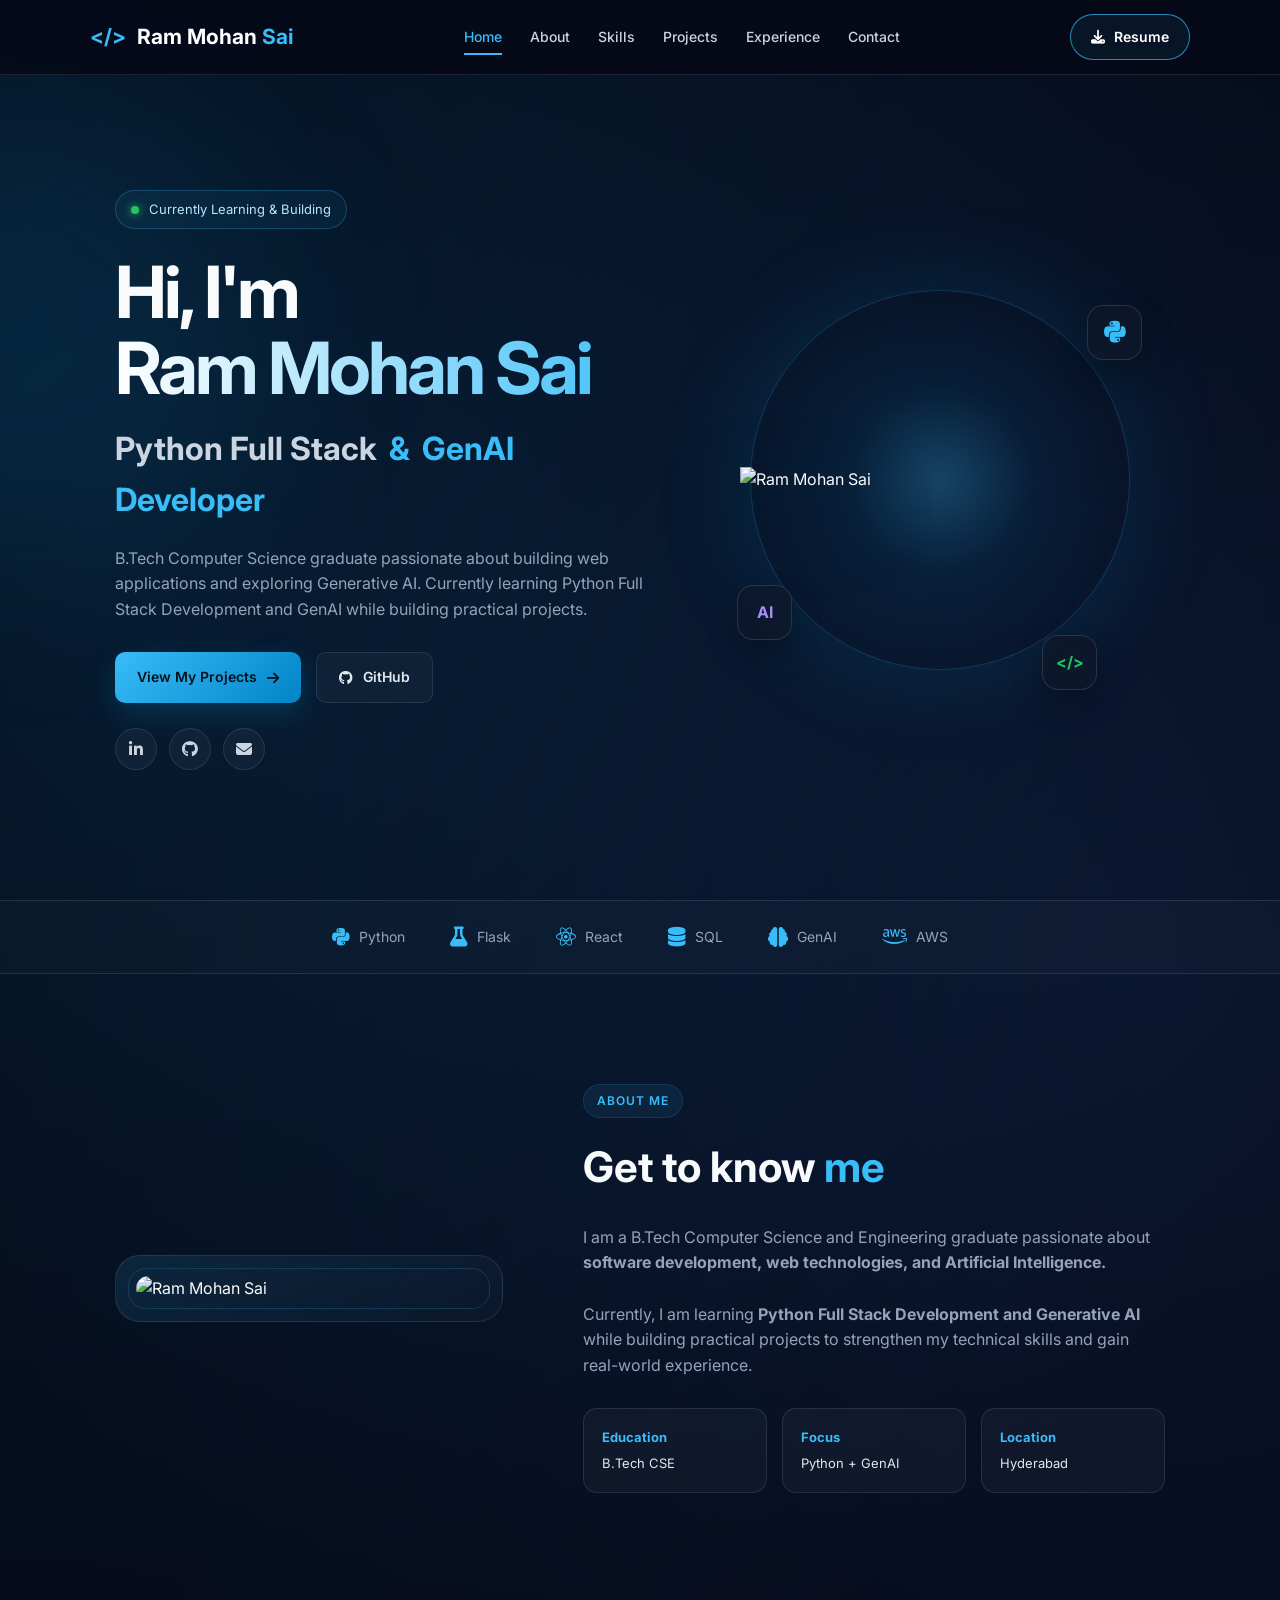
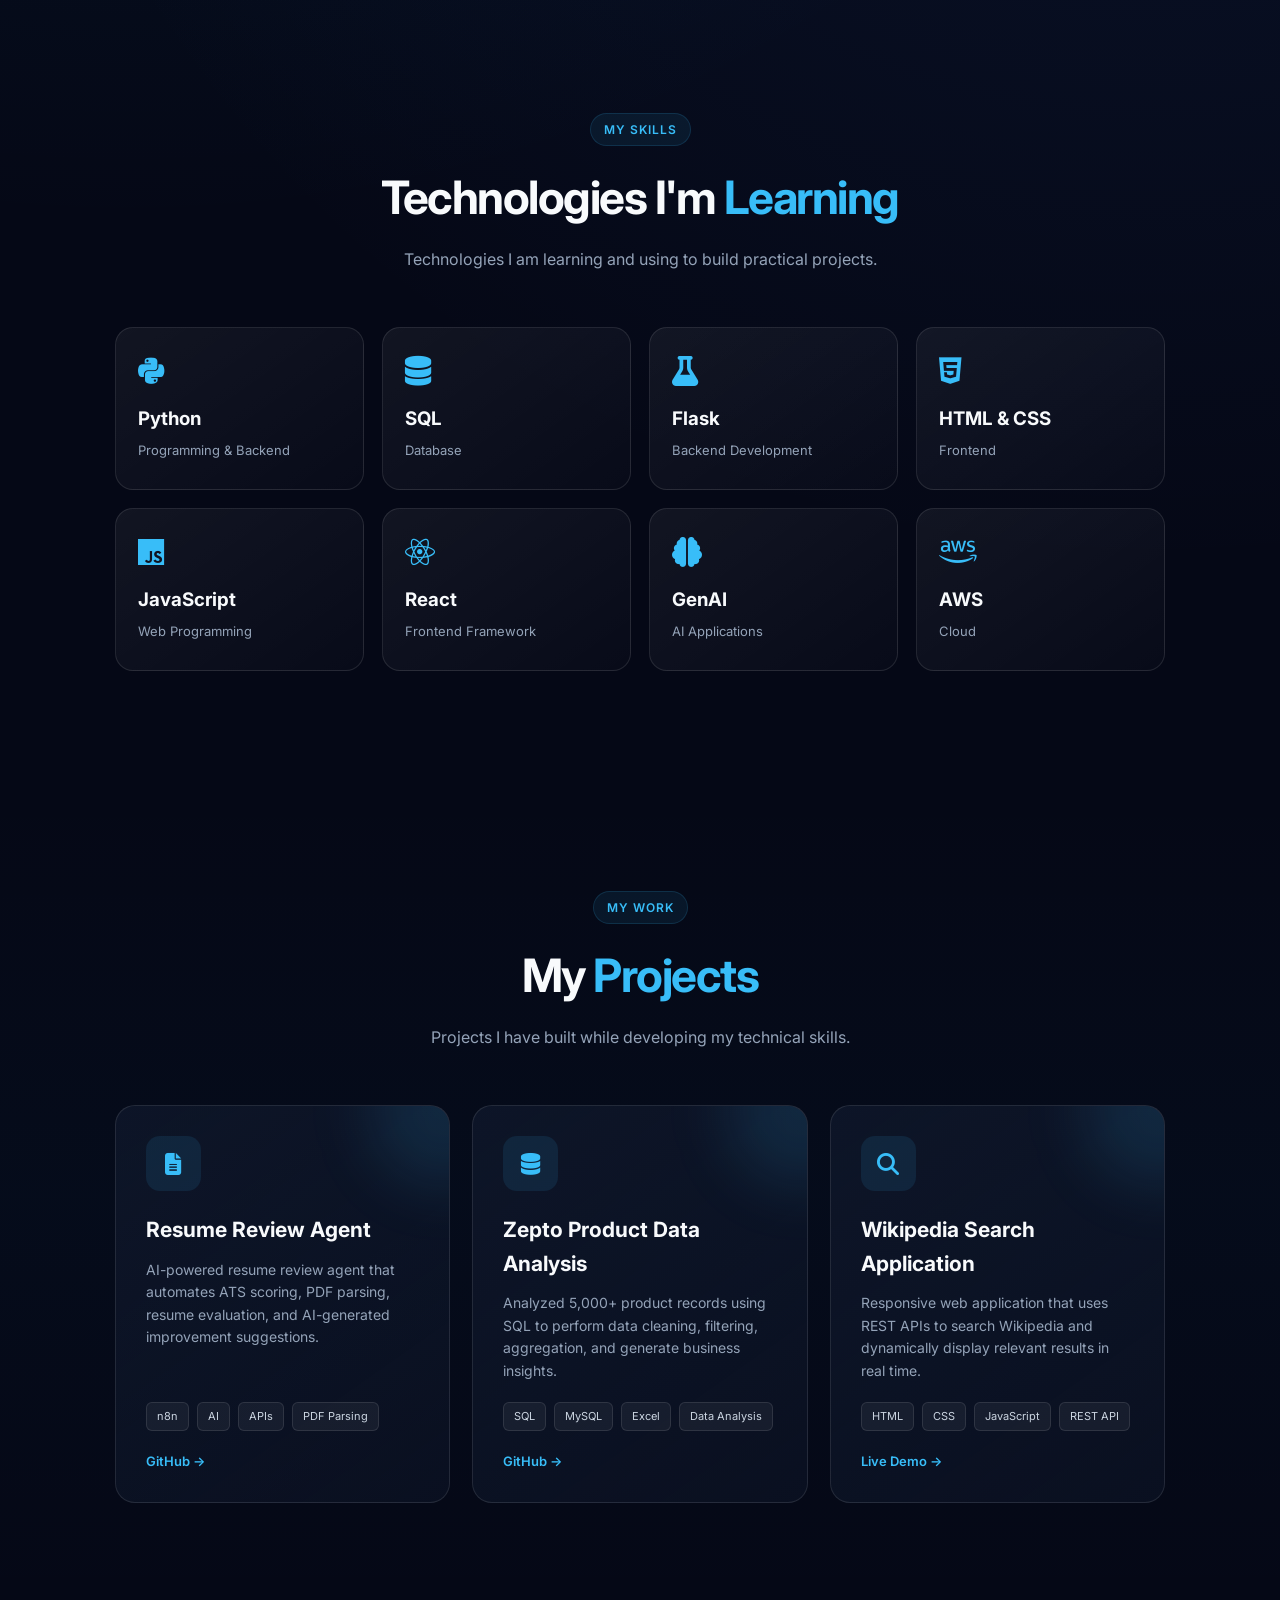
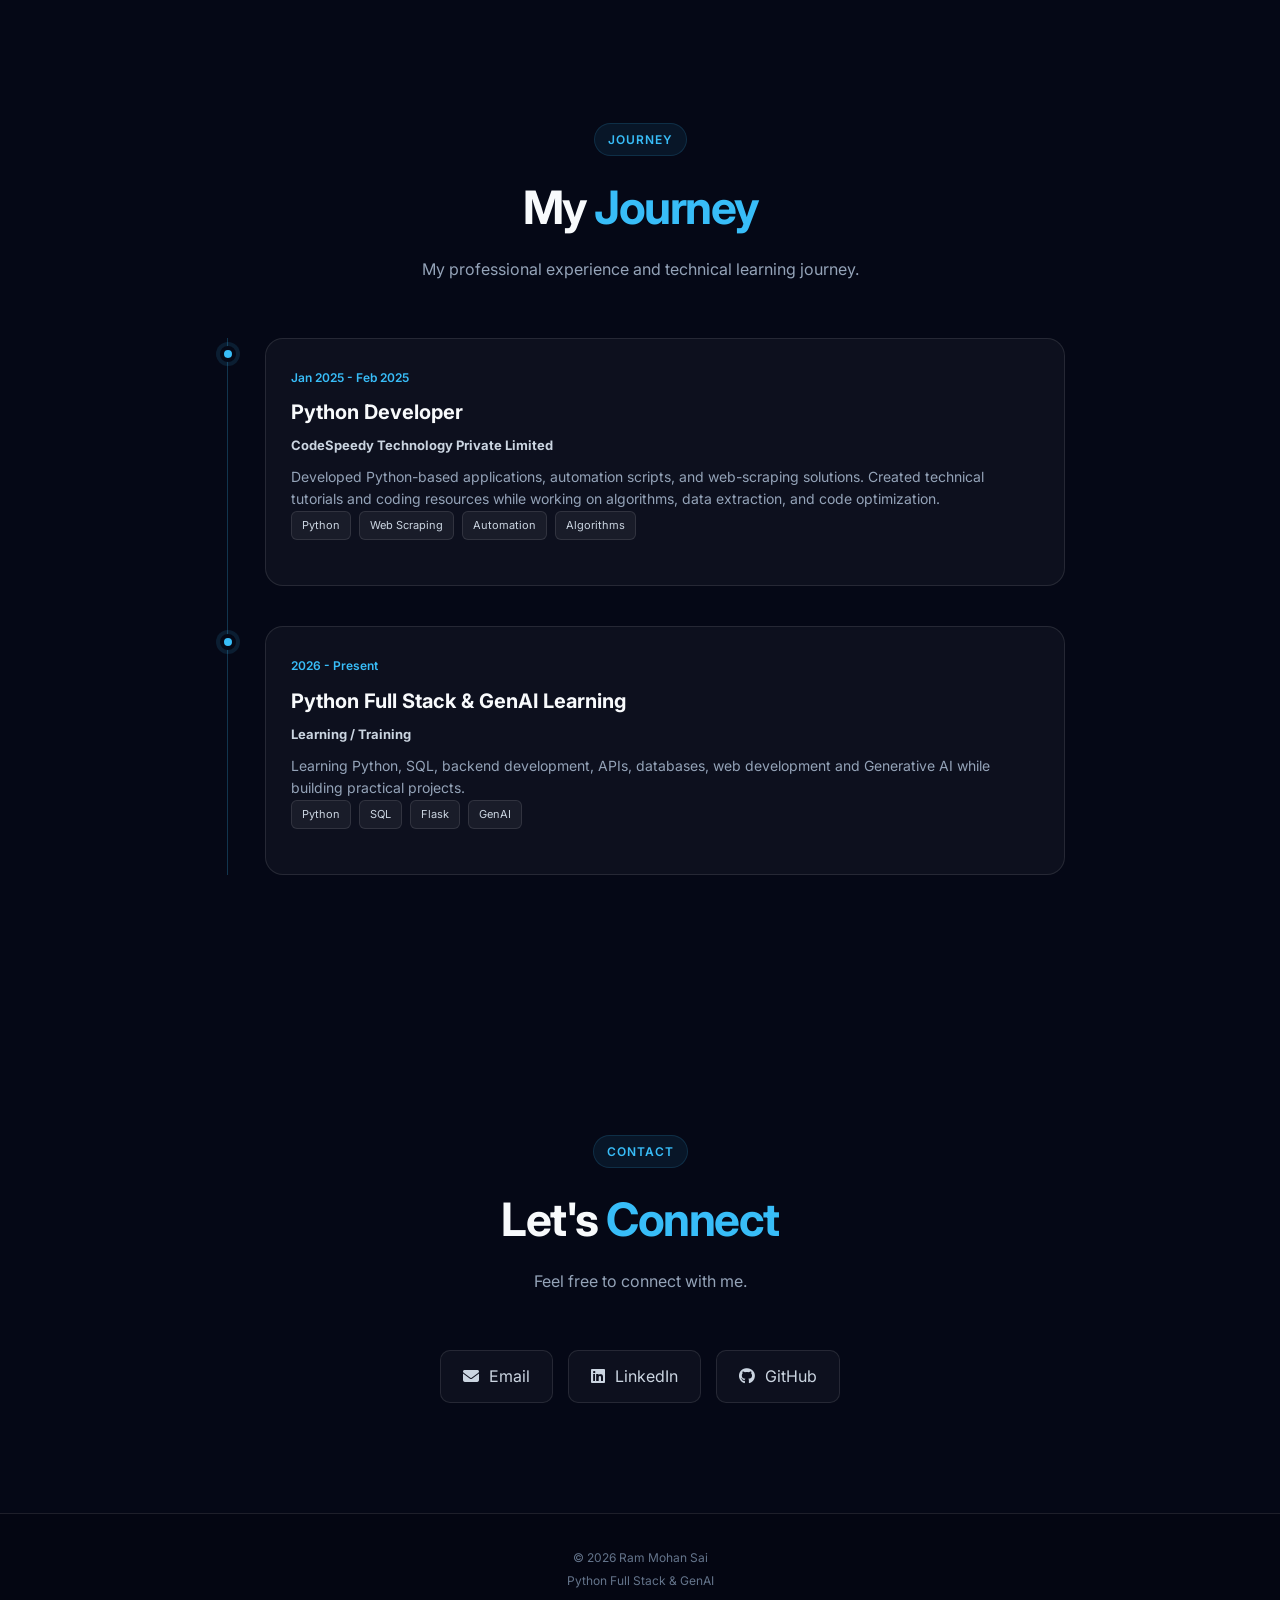
==== index.html @ 47401a92 "Add files via upload" ====
<!DOCTYPE html>
<html lang="en">

<head>
    <meta charset="UTF-8">

    <meta name="viewport"
          content="width=device-width, initial-scale=1.0">

    <meta name="description"
          content="Ram Mohan Sai - Python Full Stack and GenAI Developer Portfolio">

    <title>Ram Mohan Sai | Python Full Stack & GenAI Developer</title>

    <!-- Google Font -->
    <link rel="preconnect" href="https://fonts.googleapis.com">

    <link rel="preconnect"
          href="https://fonts.gstatic.com"
          crossorigin>

    <link href="https://fonts.googleapis.com/css2?family=Inter:wght@400;500;600;700;800&display=swap"
          rel="stylesheet">

    <!-- Font Awesome -->
    <link rel="stylesheet"
          href="https://cdnjs.cloudflare.com/ajax/libs/font-awesome/6.5.2/css/all.min.css">

    <!-- CSS -->
    <link rel="stylesheet" href="style.css">
</head>


<body>

<!-- ================= NAVBAR ================= -->

<header class="navbar">

    <a href="#home" class="logo">
        <span>&lt;/&gt;</span>
        Ram Mohan <b>Sai</b>
    </a>

    <nav id="navMenu">

        <a href="#home">Home</a>
        <a href="#about">About</a>
        <a href="#skills">Skills</a>
        <a href="#projects">Projects</a>
        <a href="#experience">Experience</a>
        <a href="#contact">Contact</a>

    </nav>

    <a href="resume/A_Ram_Mohan_Sai_Resume (1).pdf"
       class="resume-btn"
       download>

        <i class="fa-solid fa-download"></i>

        <span>Resume</span>

    </a>

    <button class="menu-btn" id="menuBtn">
        <i class="fa-solid fa-bars"></i>
    </button>

</header>


<!-- ================= HERO ================= -->

<section id="home" class="hero">

    <div class="hero-content">

        <div class="available">

            <span></span>

            Currently Learning & Building

        </div>


        <h1>

            Hi, I'm

            <strong>
                Ram Mohan Sai
            </strong>

        </h1>


        <h2>

            Python Full Stack

            <span>&</span>

            <div class="typing"></div>

        </h2>


        <p>

            B.Tech Computer Science graduate passionate about
            building web applications and exploring Generative AI.
            Currently learning Python Full Stack Development
            and GenAI while building practical projects.

        </p>


        <div class="buttons">

            <a href="#projects"
               class="primary-btn">

                View My Projects

                <i class="fa-solid fa-arrow-right"></i>

            </a>


            <a href="https://github.com/rammohansaisai"
               target="_blank"
               class="secondary-btn">

                <i class="fa-brands fa-github"></i>

                GitHub

            </a>

        </div>


        <!-- SOCIAL LINKS -->

<!-- SOCIAL LINKS -->

<!-- SOCIAL LINKS -->
<!-- SOCIAL LINKS -->
<div class="social-links">

    <!-- LINKEDIN - NEW TAB -->
    <a href="https://www.linkedin.com/in/rammohansaiananthapalli/"
    
       rel="noopener noreferrer"
       aria-label="LinkedIn">
        <i class="fa-brands fa-linkedin-in"></i>
    </a>

    <!-- GITHUB - NEW TAB -->
    <a href="https://github.com/rammohansaisai"
       
       rel="noopener noreferrer"
       aria-label="GitHub">
        <i class="fa-brands fa-github"></i>
    </a>

    <!-- EMAIL - GMAIL NEW TAB -->
    <a href="https://mail.google.com/mail/?view=cm&fs=1&to=rammohansai12@gmail.com"
     
       rel="noopener noreferrer"
       aria-label="Email">
        <i class="fa-solid fa-envelope"></i>
    </a>

</div>




    </div>


    <!-- HERO IMAGE -->

    <div class="hero-image">

        <div class="blue-circle"></div>

        <img src="img/d76cf182-7fdc-4c3b-9251-c1bb1bf99805.png"
             alt="Ram Mohan Sai">

        <div class="floating python-icon">

            <i class="fa-brands fa-python"></i>

        </div>


        <div class="floating ai-icon">

            AI

        </div>


        <div class="floating code-icon">

            &lt;/&gt;

        </div>

    </div>

</section>



<!-- ================= TECHNOLOGIES ================= -->

<section class="tech-section">

    <div class="tech">

        <i class="fa-brands fa-python"></i>

        <span>Python</span>

    </div>


    <div class="tech">

        <i class="fa-solid fa-flask"></i>

        <span>Flask</span>

    </div>


    <div class="tech">

        <i class="fa-brands fa-react"></i>

        <span>React</span>

    </div>


    <div class="tech">

        <i class="fa-solid fa-database"></i>

        <span>SQL</span>

    </div>


    <div class="tech">

        <i class="fa-solid fa-brain"></i>

        <span>GenAI</span>

    </div>


    <div class="tech">

        <i class="fa-brands fa-aws"></i>

        <span>AWS</span>

    </div>

</section>



<!-- ================= ABOUT ================= -->

<section id="about"
         class="section about">

    <div class="about-image">

        <img src="img/d76cf182-7fdc-4c3b-9251-c1bb1bf99805.png"
             alt="Ram Mohan Sai">

    </div>


    <div class="about-content">

        <span class="tag">
            About Me
        </span>


        <h2>

            Get to know

            <span>me</span>

        </h2>

         <p class="about-text">
    I am a B.Tech Computer Science and Engineering graduate
    passionate about <strong>software development, web technologies,
    and Artificial Intelligence.</strong>
    <br><br>
    Currently, I am learning <strong>Python Full Stack Development
    and Generative AI</strong> while building practical projects
    to strengthen my technical skills and gain real-world experience.
</p>


       


        <div class="details">

            <div>

                <strong>
                    Education
                </strong>

                <p>
                    B.Tech CSE
                </p>

            </div>


            <div>

                <strong>
                    Focus
                </strong>

                <p>
                    Python + GenAI
                </p>

            </div>


            <div>

                <strong>
                    Location
                </strong>

                <p>
                    Hyderabad
                </p>

            </div>

        </div>

    </div>

</section>



<!-- ================= SKILLS ================= -->

<section id="skills"
         class="section">

    <div class="heading">

        <span class="tag">
            My Skills
        </span>


        <h2>

            Technologies I'm

            <span>Learning</span>

        </h2>


        <p>

            Technologies I am learning and using
            to build practical projects.

        </p>

    </div>


    <div class="skills">


        <div class="skill">

            <i class="fa-brands fa-python"></i>

            <h3>
                Python
            </h3>

            <p>
                Programming & Backend
            </p>

        </div>


        <div class="skill">

            <i class="fa-solid fa-database"></i>

            <h3>
                SQL
            </h3>

            <p>
                Database
            </p>

        </div>


        <div class="skill">

            <i class="fa-solid fa-flask"></i>

            <h3>
                Flask
            </h3>

            <p>
                Backend Development
            </p>

        </div>


        <div class="skill">

            <i class="fa-brands fa-html5"></i>

            <h3>
                HTML & CSS
            </h3>

            <p>
                Frontend
            </p>

        </div>


        <div class="skill">

            <i class="fa-brands fa-js"></i>

            <h3>
                JavaScript
            </h3>

            <p>
                Web Programming
            </p>

        </div>


        <div class="skill">

            <i class="fa-brands fa-react"></i>

            <h3>
                React
            </h3>

            <p>
                Frontend Framework
            </p>

        </div>


        <div class="skill">

            <i class="fa-solid fa-brain"></i>

            <h3>
                GenAI
            </h3>

            <p>
                AI Applications
            </p>

        </div>


        <div class="skill">

            <i class="fa-brands fa-aws"></i>

            <h3>
                AWS
            </h3>

            <p>
                Cloud
            </p>

        </div>

    </div>

</section>



<!-- ================= PROJECTS ================= -->

<section id="projects"
         class="section projects">

    <div class="heading">

        <span class="tag">
            My Work
        </span>

        <h2>
            My
            <span>Projects</span>
        </h2>

        <p>
            Projects I have built while developing my technical skills.
        </p>

    </div>


    <div class="project-grid">


        <!-- PROJECT 1 -->

        <div class="project">

            <div class="project-icon">

                <i class="fa-solid fa-file-lines"></i>

            </div>

            <h3>
                Resume Review Agent
            </h3>

            <p>
                AI-powered resume review agent that automates
                ATS scoring, PDF parsing, resume evaluation,
                and AI-generated improvement suggestions.
            </p>

            <div class="technologies">

                <span>n8n</span>
                <span>AI</span>
                <span>APIs</span>
                <span>PDF Parsing</span>

            </div>

            <a href="https://github.com/rammohansaisai/Resume-Review-Agent/tree/main"
               target="_blank"
               rel="noopener noreferrer">

                GitHub →

            </a>

        </div>



        <!-- PROJECT 2 -->

        <div class="project">

            <div class="project-icon">

                <i class="fa-solid fa-database"></i>

            </div>

            <h3>
                Zepto Product Data Analysis
            </h3>

            <p>
                Analyzed 5,000+ product records using SQL
                to perform data cleaning, filtering, aggregation,
                and generate business insights.
            </p>

            <div class="technologies">

                <span>SQL</span>
                <span>MySQL</span>
                <span>Excel</span>
                <span>Data Analysis</span>

            </div>

            <a href="https://github.com/rammohansaisai/Zepto-Product-Data-Analysis-using-SQL_"
               target="_blank"
               rel="noopener noreferrer">

                GitHub →

            </a>

        </div>



        <!-- PROJECT 3 -->

        <div class="project">

            <div class="project-icon">

                <i class="fa-solid fa-magnifying-glass"></i>

            </div>

            <h3>
                Wikipedia Search Application
            </h3>

            <p>
                Responsive web application that uses REST APIs
                to search Wikipedia and dynamically display
                relevant results in real time.
            </p>

            <div class="technologies">

                <span>HTML</span>
                <span>CSS</span>
                <span>JavaScript</span>
                <span>REST API</span>

            </div>

            <a href="#contact">
                Live Demo →
            </a>

        </div>


    </div>

</section>



<!-- ================= EXPERIENCE ================= -->
<section id="experience"
         class="section">

    <div class="heading">

        <span class="tag">
            Journey
        </span>

        <h2>
            My
            <span>Journey</span>
        </h2>

        <p>
            My professional experience and technical learning journey.
        </p>

    </div>


    <div class="timeline">


        <!-- EXPERIENCE -->

        <div class="timeline-item">

            <div class="dot"></div>

            <div class="timeline-content">

                <span>
                    Jan 2025 - Feb 2025
                </span>

                <h3>
                    Python Developer
                </h3>

                <h4>
                    CodeSpeedy Technology Private Limited
                </h4>

                <p>
                    Developed Python-based applications, automation scripts,
                    and web-scraping solutions. Created technical tutorials
                    and coding resources while working on algorithms,
                    data extraction, and code optimization.
                </p>

                <div class="technologies">

                    <span>Python</span>
                    <span>Web Scraping</span>
                    <span>Automation</span>
                    <span>Algorithms</span>

                </div>

            </div>

        </div>


        <!-- CURRENT LEARNING -->

        <div class="timeline-item">

            <div class="dot"></div>

            <div class="timeline-content">

                <span>
                    2026 - Present
                </span>

                <h3>
                    Python Full Stack & GenAI Learning
                </h3>

                <h4>
                    Learning / Training
                </h4>

                <p>
                    Learning Python, SQL, backend development,
                    APIs, databases, web development and Generative AI
                    while building practical projects.
                </p>

                <div class="technologies">

                    <span>Python</span>
                    <span>SQL</span>
                    <span>Flask</span>
                    <span>GenAI</span>

                </div>

            </div>

        </div>


    </div>

</section>


<!-- ================= CONTACT ================= -->

<section id="contact"
         class="section contact">

    <div class="heading">

        <span class="tag">
            Contact
        </span>


        <h2>

            Let's

            <span>Connect</span>

        </h2>


        <p>
            Feel free to connect with me.
        </p>

    </div>


    <div class="contact-buttons">


        <a href="mailto:rammohansai12@gmail.com">

            <i class="fa-solid fa-envelope"></i>

            Email

        </a>


        <a href="https://www.linkedin.com/in/rammohansaiananthapalli/"
           target="_blank">

            <i class="fa-brands fa-linkedin"></i>

            LinkedIn

        </a>


        <a href="https://github.com/rammohansaisai"
           target="_blank">

            <i class="fa-brands fa-github"></i>

            GitHub

        </a>


    </div>

</section>



<!-- ================= FOOTER ================= -->

<footer>

    <p>
        © <span id="year"></span> Ram Mohan Sai
    </p>

    <p>
        Python Full Stack & GenAI
    </p>

</footer>



<!-- ================= JAVASCRIPT ================= -->

<script src="script.js"></script>

</body>

</html>
---- style.css ----
/* =========================
   GLOBAL
========================= */

* {
    margin: 0;
    padding: 0;
    box-sizing: border-box;
    scroll-behavior: smooth;
}

:root {
    --bg: #050816;
    --bg-light: #0a1024;
    --card: rgba(15, 23, 42, 0.65);
    --border: rgba(255, 255, 255, 0.10);

    --blue: #38bdf8;
    --blue-dark: #0284c7;

    --white: #f8fafc;
    --gray: #94a3b8;
}

body {
    font-family: "Inter", sans-serif;

    background:
        radial-gradient(
            circle at 10% 10%,
            rgba(14, 165, 233, 0.12),
            transparent 30%
        ),
        radial-gradient(
            circle at 90% 20%,
            rgba(59, 130, 246, 0.10),
            transparent 30%
        ),
        var(--bg);

    color: var(--white);

    line-height: 1.6;

    overflow-x: hidden;
}

a {
    text-decoration: none;
    color: inherit;
}

section {
    scroll-margin-top: 90px;
}


/* =========================
   NAVBAR
========================= */

.navbar {
    position: fixed;

    top: 0;
    left: 0;

    width: 100%;
    height: 75px;

    display: flex;
    align-items: center;
    justify-content: space-between;

    padding: 0 7%;

    background: rgba(5, 8, 22, 0.80);

    backdrop-filter: blur(18px);

    border-bottom: 1px solid var(--border);

    z-index: 1000;
}

.logo {
    font-size: 21px;

    font-weight: 700;

    color: white;
}

.logo span {
    color: var(--blue);

    margin-right: 6px;
}

.logo b {
    color: var(--blue);
}

.navbar nav {
    display: flex;

    gap: 28px;
}

.navbar nav a {
    position: relative;

    color: #cbd5e1;

    font-size: 14px;

    font-weight: 500;

    transition: 0.3s;
}

.navbar nav a:hover {
    color: var(--blue);
}

.navbar nav a.active {
    color: var(--blue);
}

.navbar nav a::after {
    content: "";

    position: absolute;

    left: 0;
    bottom: -7px;

    width: 0;
    height: 2px;

    background: var(--blue);

    transition: 0.3s;
}

.navbar nav a:hover::after,
.navbar nav a.active::after {
    width: 100%;
}


/* =========================
   RESUME BUTTON
========================= */

.resume-btn {
    display: inline-flex;

    align-items: center;

    gap: 9px;

    padding: 11px 20px;

    border: 1px solid rgba(56, 189, 248, 0.7);

    border-radius: 30px;

    color: white;

    font-size: 14px;

    font-weight: 600;

    background: rgba(56, 189, 248, 0.07);

    transition: 0.3s;
}

.resume-btn:hover {
    background: var(--blue);

    color: #03111c;

    transform: translateY(-2px);

    box-shadow:
        0 8px 30px rgba(56, 189, 248, 0.25);
}


/* MOBILE MENU */

.menu-btn {
    display: none;

    width: 42px;
    height: 42px;

    border: 1px solid var(--border);

    border-radius: 10px;

    background: rgba(255,255,255,0.04);

    color: white;

    font-size: 18px;

    cursor: pointer;
}


/* =========================
   HERO
========================= */

.hero {
    min-height: 100vh;

    display: grid;

    grid-template-columns: 1.1fr 0.9fr;

    align-items: center;

    gap: 50px;

    padding: 130px 9% 70px;

    position: relative;

    overflow: hidden;
}

.hero::before {
    content: "";

    position: absolute;

    width: 450px;
    height: 450px;

    background: rgba(14, 165, 233, 0.10);

    filter: blur(100px);

    border-radius: 50%;

    left: -200px;
    top: 100px;
}

.hero-content {
    position: relative;

    z-index: 2;
}

.available {
    display: inline-flex;

    align-items: center;

    gap: 10px;

    padding: 8px 15px;

    border: 1px solid rgba(56, 189, 248, 0.25);

    border-radius: 50px;

    background: rgba(56, 189, 248, 0.06);

    color: #bae6fd;

    font-size: 13px;

    margin-bottom: 25px;
}

.available span {
    width: 8px;
    height: 8px;

    background: #22c55e;

    border-radius: 50%;

    box-shadow: 0 0 10px #22c55e;
}

.hero h1 {
    font-size: clamp(42px, 6vw, 72px);

    line-height: 1.05;

    margin-bottom: 18px;

    letter-spacing: -3px;
}

.hero h1 strong {
    display: block;

    background:
        linear-gradient(
            90deg,
            #ffffff,
            #38bdf8
        );

    -webkit-background-clip: text;

    -webkit-text-fill-color: transparent;
}

.hero h2 {
    font-size: clamp(22px, 3vw, 32px);

    color: #cbd5e1;

    margin-bottom: 20px;
}

.hero h2 > span {
    color: var(--blue);

    margin: 0 5px;
}

.typing {
    display: inline;

    color: var(--blue);
}

.hero p {
    max-width: 650px;

    color: var(--gray);

    font-size: 16px;

    margin-bottom: 30px;
}


/* =========================
   BUTTONS
========================= */

.buttons {
    display: flex;

    gap: 15px;

    flex-wrap: wrap;

    margin-bottom: 25px;
}

.primary-btn,
.secondary-btn {
    display: inline-flex;

    align-items: center;

    gap: 10px;

    padding: 13px 22px;

    border-radius: 10px;

    font-size: 14px;

    font-weight: 600;

    transition: 0.3s;
}

.primary-btn {
    background:
        linear-gradient(
            135deg,
            #38bdf8,
            #0284c7
        );

    color: #02111c;

    box-shadow:
        0 10px 30px rgba(14, 165, 233, 0.20);
}

.primary-btn:hover {
    transform: translateY(-3px);

    box-shadow:
        0 15px 35px rgba(14, 165, 233, 0.35);
}

.secondary-btn {
    border: 1px solid var(--border);

    background: rgba(255,255,255,0.03);

    color: #e2e8f0;
}

.secondary-btn:hover {
    border-color: var(--blue);

    color: var(--blue);

    transform: translateY(-3px);
}


/* =========================
   SOCIAL
========================= */

.social-links {
    display: flex;

    align-items: center;

    gap: 12px;

    flex-wrap: wrap;
}

.social-links > a:not(.resume-btn) {
    width: 42px;
    height: 42px;

    display: flex;

    align-items: center;
    justify-content: center;

    border-radius: 50%;

    background: rgba(255,255,255,0.04);

    border: 1px solid var(--border);

    color: #cbd5e1;

    transition: 0.3s;
}

.social-links > a:not(.resume-btn):hover {
    color: var(--blue);

    border-color: var(--blue);

    transform: translateY(-4px);

    box-shadow:
        0 8px 20px rgba(56,189,248,0.15);
}


/* =========================
   HERO IMAGE
========================= */

.hero-image {
    position: relative;

    display: flex;

    align-items: center;

    justify-content: center;

    min-height: 500px;
}

.blue-circle {
    position: absolute;

    width: 380px;
    height: 380px;

    border-radius: 50%;

    background:
        radial-gradient(
            circle,
            rgba(56,189,248,0.28),
            rgba(2,132,199,0.08),
            transparent 70%
        );

    border: 1px solid rgba(56,189,248,0.20);

    box-shadow:
        0 0 100px rgba(14,165,233,0.15);

    animation: pulse 4s ease-in-out infinite;
}

.hero-image img {
    position: relative;

    z-index: 2;

    width: min(400px, 90%);

    max-height: 520px;

    object-fit: contain;

    filter:
        drop-shadow(
            0 30px 40px rgba(0,0,0,0.5)
        );

    animation: floatImage 5s ease-in-out infinite;
}


/* =========================
   FLOATING ICONS
========================= */

.floating {
    position: absolute;

    z-index: 5;

    display: flex;

    align-items: center;
    justify-content: center;

    width: 55px;
    height: 55px;

    border-radius: 16px;

    background: rgba(15,23,42,0.75);

    backdrop-filter: blur(15px);

    border: 1px solid rgba(255,255,255,0.12);

    box-shadow:
        0 15px 30px rgba(0,0,0,0.25);

    color: var(--blue);

    font-weight: 700;
}

.python-icon {
    top: 15%;
    right: 5%;

    font-size: 25px;
}

.ai-icon {
    bottom: 18%;
    left: 5%;

    color: #a78bfa;
}

.code-icon {
    bottom: 8%;
    right: 15%;

    color: #22c55e;
}


/* =========================
   TECHNOLOGIES
========================= */

.tech-section {
    display: flex;

    justify-content: center;

    align-items: center;

    gap: 45px;

    padding: 25px 8%;

    border-top: 1px solid var(--border);

    border-bottom: 1px solid var(--border);

    background: rgba(255,255,255,0.015);

    flex-wrap: wrap;
}

.tech {
    display: flex;

    align-items: center;

    gap: 9px;

    color: #94a3b8;

    font-size: 14px;

    transition: 0.3s;
}

.tech i {
    color: var(--blue);

    font-size: 20px;
}

.tech:hover {
    color: white;

    transform: translateY(-2px);
}


/* =========================
   COMMON SECTION
========================= */

.section {
    padding: 110px 9%;
}

.heading {
    text-align: center;

    max-width: 700px;

    margin: 0 auto 55px;
}

.tag {
    display: inline-block;

    padding: 6px 13px;

    border-radius: 20px;

    background: rgba(56,189,248,0.08);

    border: 1px solid rgba(56,189,248,0.15);

    color: var(--blue);

    font-size: 12px;

    font-weight: 600;

    text-transform: uppercase;

    letter-spacing: 1px;

    margin-bottom: 15px;
}

.heading h2 {
    font-size: clamp(32px, 4vw, 46px);

    letter-spacing: -1.5px;

    margin-bottom: 12px;
}

.heading h2 span {
    color: var(--blue);
}

.heading p {
    color: var(--gray);
}


/* =========================
   ABOUT
========================= */

.about {
    display: grid;

    grid-template-columns: 0.8fr 1.2fr;

    align-items: center;

    gap: 80px;
}

.about-image {
    position: relative;

    padding: 20px;

    border-radius: 25px;

    background:
        linear-gradient(
            145deg,
            rgba(56,189,248,0.12),
            rgba(255,255,255,0.02)
        );

    border: 1px solid var(--border);
}

.about-image::after {
    content: "";

    position: absolute;

    inset: 12px;

    border: 1px solid rgba(56,189,248,0.18);

    border-radius: 18px;

    pointer-events: none;
}

.about-image img {
    position: relative;

    z-index: 2;

    display: block;

    width: 100%;

    border-radius: 18px;
}

.about-content h2 {
    font-size: 42px;

    margin-bottom: 25px;
}

.about-content h2 span {
    color: var(--blue);
}

.about-content > p {
    color: var(--gray);

    margin-bottom: 18px;
}

.details {
    display: grid;

    grid-template-columns: repeat(3, 1fr);

    gap: 15px;

    margin-top: 30px;
}

.details > div {
    padding: 18px;

    background: rgba(255,255,255,0.035);

    border: 1px solid var(--border);

    border-radius: 14px;
}

.details strong {
    display: block;

    color: var(--blue);

    font-size: 13px;

    margin-bottom: 5px;
}

.details p {
    color: #e2e8f0;

    font-size: 13px;
}


/* =========================
   SKILLS
========================= */

.skills {
    display: grid;

    grid-template-columns: repeat(4, 1fr);

    gap: 18px;
}

.skill {
    padding: 28px 22px;

    border-radius: 18px;

    background:
        linear-gradient(
            145deg,
            rgba(255,255,255,0.055),
            rgba(255,255,255,0.015)
        );

    border: 1px solid var(--border);

    transition: 0.3s;
}

.skill:hover {
    transform: translateY(-7px);

    border-color: rgba(56,189,248,0.5);

    box-shadow:
        0 20px 40px rgba(0,0,0,0.25);
}

.skill i {
    font-size: 30px;

    color: var(--blue);

    margin-bottom: 18px;
}

.skill h3 {
    margin-bottom: 6px;
}

.skill p {
    color: var(--gray);

    font-size: 13px;
}


/* =========================
   PROJECTS
========================= */

.projects {
    background:
        linear-gradient(
            180deg,
            transparent,
            rgba(14,165,233,0.025),
            transparent
        );
}

.project-grid {
    display: grid;

    grid-template-columns: repeat(3, 1fr);

    gap: 22px;
}

.project {
    position: relative;

    padding: 30px;

    min-height: 320px;

    display: flex;

    flex-direction: column;

    background:
        linear-gradient(
            145deg,
            rgba(15,23,42,0.85),
            rgba(15,23,42,0.50)
        );

    border: 1px solid var(--border);

    border-radius: 20px;

    overflow: hidden;

    transition: 0.35s;
}

.project::before {
    content: "";

    position: absolute;

    width: 150px;
    height: 150px;

    top: -70px;
    right: -70px;

    background: rgba(56,189,248,0.12);

    filter: blur(30px);

    border-radius: 50%;
}

.project:hover {
    transform: translateY(-8px);

    border-color: rgba(56,189,248,0.45);

    box-shadow:
        0 25px 50px rgba(0,0,0,0.30);
}

.project-icon {
    width: 55px;
    height: 55px;

    display: flex;

    align-items: center;
    justify-content: center;

    border-radius: 14px;

    background: rgba(56,189,248,0.10);

    color: var(--blue);

    font-size: 22px;

    margin-bottom: 22px;
}

.project h3 {
    font-size: 21px;

    margin-bottom: 12px;
}

.project p {
    color: var(--gray);

    font-size: 14px;

    margin-bottom: 20px;
}

.technologies {
    display: flex;

    flex-wrap: wrap;

    gap: 8px;

    margin-top: auto;

    margin-bottom: 20px;
}

.technologies span {
    padding: 5px 10px;

    border-radius: 6px;

    background: rgba(255,255,255,0.05);

    border: 1px solid var(--border);

    color: #cbd5e1;

    font-size: 11px;
}

.project > a {
    color: var(--blue);

    font-size: 13px;

    font-weight: 600;
}

.project > a:hover {
    color: white;
}


/* =========================
   EXPERIENCE
========================= */

.timeline {
    position: relative;

    max-width: 850px;

    margin: auto;
}

.timeline::before {
    content: "";

    position: absolute;

    left: 12px;

    top: 0;

    bottom: 0;

    width: 1px;

    background: rgba(56,189,248,0.25);
}

.timeline-item {
    position: relative;

    padding-left: 50px;

    margin-bottom: 40px;
}

.dot {
    position: absolute;

    left: 5px;

    top: 8px;

    width: 16px;
    height: 16px;

    border-radius: 50%;

    background: var(--blue);

    border: 4px solid var(--bg);

    box-shadow:
        0 0 0 4px rgba(56,189,248,0.12);
}

.timeline-content {
    padding: 25px;

    border-radius: 18px;

    background: rgba(255,255,255,0.035);

    border: 1px solid var(--border);
}

.timeline-content > span {
    color: var(--blue);

    font-size: 12px;

    font-weight: 600;
}

.timeline-content h3 {
    margin: 7px 0;

    font-size: 20px;
}

.timeline-content h4 {
    color: #cbd5e1;

    font-size: 13px;

    margin-bottom: 10px;
}

.timeline-content p {
    color: var(--gray);

    font-size: 14px;
}


/* =========================
   CONTACT
========================= */

.contact {
    text-align: center;
}

.contact-buttons {
    display: flex;

    justify-content: center;

    gap: 15px;

    flex-wrap: wrap;
}

.contact-buttons a {
    display: inline-flex;

    align-items: center;

    gap: 10px;

    padding: 13px 22px;

    border-radius: 10px;

    border: 1px solid var(--border);

    background: rgba(255,255,255,0.035);

    color: #cbd5e1;

    transition: 0.3s;
}

.contact-buttons a:hover {
    border-color: var(--blue);

    color: var(--blue);

    transform: translateY(-3px);
}


/* =========================
   FOOTER
========================= */

footer {
    padding: 30px 20px;

    text-align: center;

    border-top: 1px solid var(--border);

    background: rgba(0,0,0,0.2);
}

footer p {
    color: #64748b;

    font-size: 12px;

    margin: 4px;
}


/* =========================
   ANIMATIONS
========================= */

@keyframes floatImage {

    0%,
    100% {
        transform: translateY(0);
    }

    50% {
        transform: translateY(-12px);
    }
}


@keyframes pulse {

    0%,
    100% {
        transform: scale(1);
    }

    50% {
        transform: scale(1.05);
    }
}


/* =========================
   RESPONSIVE
========================= */

@media (max-width: 1000px) {

    .navbar {
        padding: 0 5%;
    }

    .navbar nav {
        position: absolute;

        top: 75px;

        left: 0;

        width: 100%;

        display: none;

        flex-direction: column;

        gap: 0;

        padding: 15px 6%;

        background: rgba(5,8,22,0.96);

        border-bottom: 1px solid var(--border);
    }

    .navbar nav.show {
        display: flex;
    }

    .navbar nav a {
        padding: 14px 0;
    }

    .menu-btn {
        display: block;
    }

    .hero {
        grid-template-columns: 1fr;

        text-align: center;

        padding-left: 6%;

        padding-right: 6%;
    }

    .hero p {
        margin-left: auto;

        margin-right: auto;
    }

    .buttons,
    .social-links {
        justify-content: center;
    }

    .hero-image {
        min-height: 400px;
    }

    .about {
        grid-template-columns: 1fr;

        gap: 45px;
    }

    .about-image {
        max-width: 450px;

        margin: auto;
    }

    .skills {
        grid-template-columns: repeat(2, 1fr);
    }

    .project-grid {
        grid-template-columns: 1fr;

        max-width: 600px;

        margin: auto;
    }
}


@media (max-width: 600px) {

    .navbar {
        height: 65px;
    }

    .navbar nav {
        top: 65px;
    }

    .navbar .resume-btn {
        display: none;
    }

    .hero {
        padding-top: 110px;
    }

    .hero h1 {
        font-size: 44px;

        letter-spacing: -2px;
    }

    .hero h2 {
        font-size: 21px;
    }

    .hero-image {
        min-height: 330px;
    }

    .blue-circle {
        width: 280px;

        height: 280px;
    }

    .hero-image img {
        width: 300px;
    }

    .floating {
        width: 45px;

        height: 45px;
    }

    .tech-section {
        gap: 20px;
    }

    .section {
        padding: 75px 6%;
    }

    .skills {
        grid-template-columns: 1fr;
    }

    .details {
        grid-template-columns: 1fr;
    }

    .about-content h2 {
        font-size: 34px;
    }

    .project {
        padding: 24px;
    }

    .contact-buttons {
        flex-direction: column;
    }

    .contact-buttons a {
        justify-content: center;
    }
}
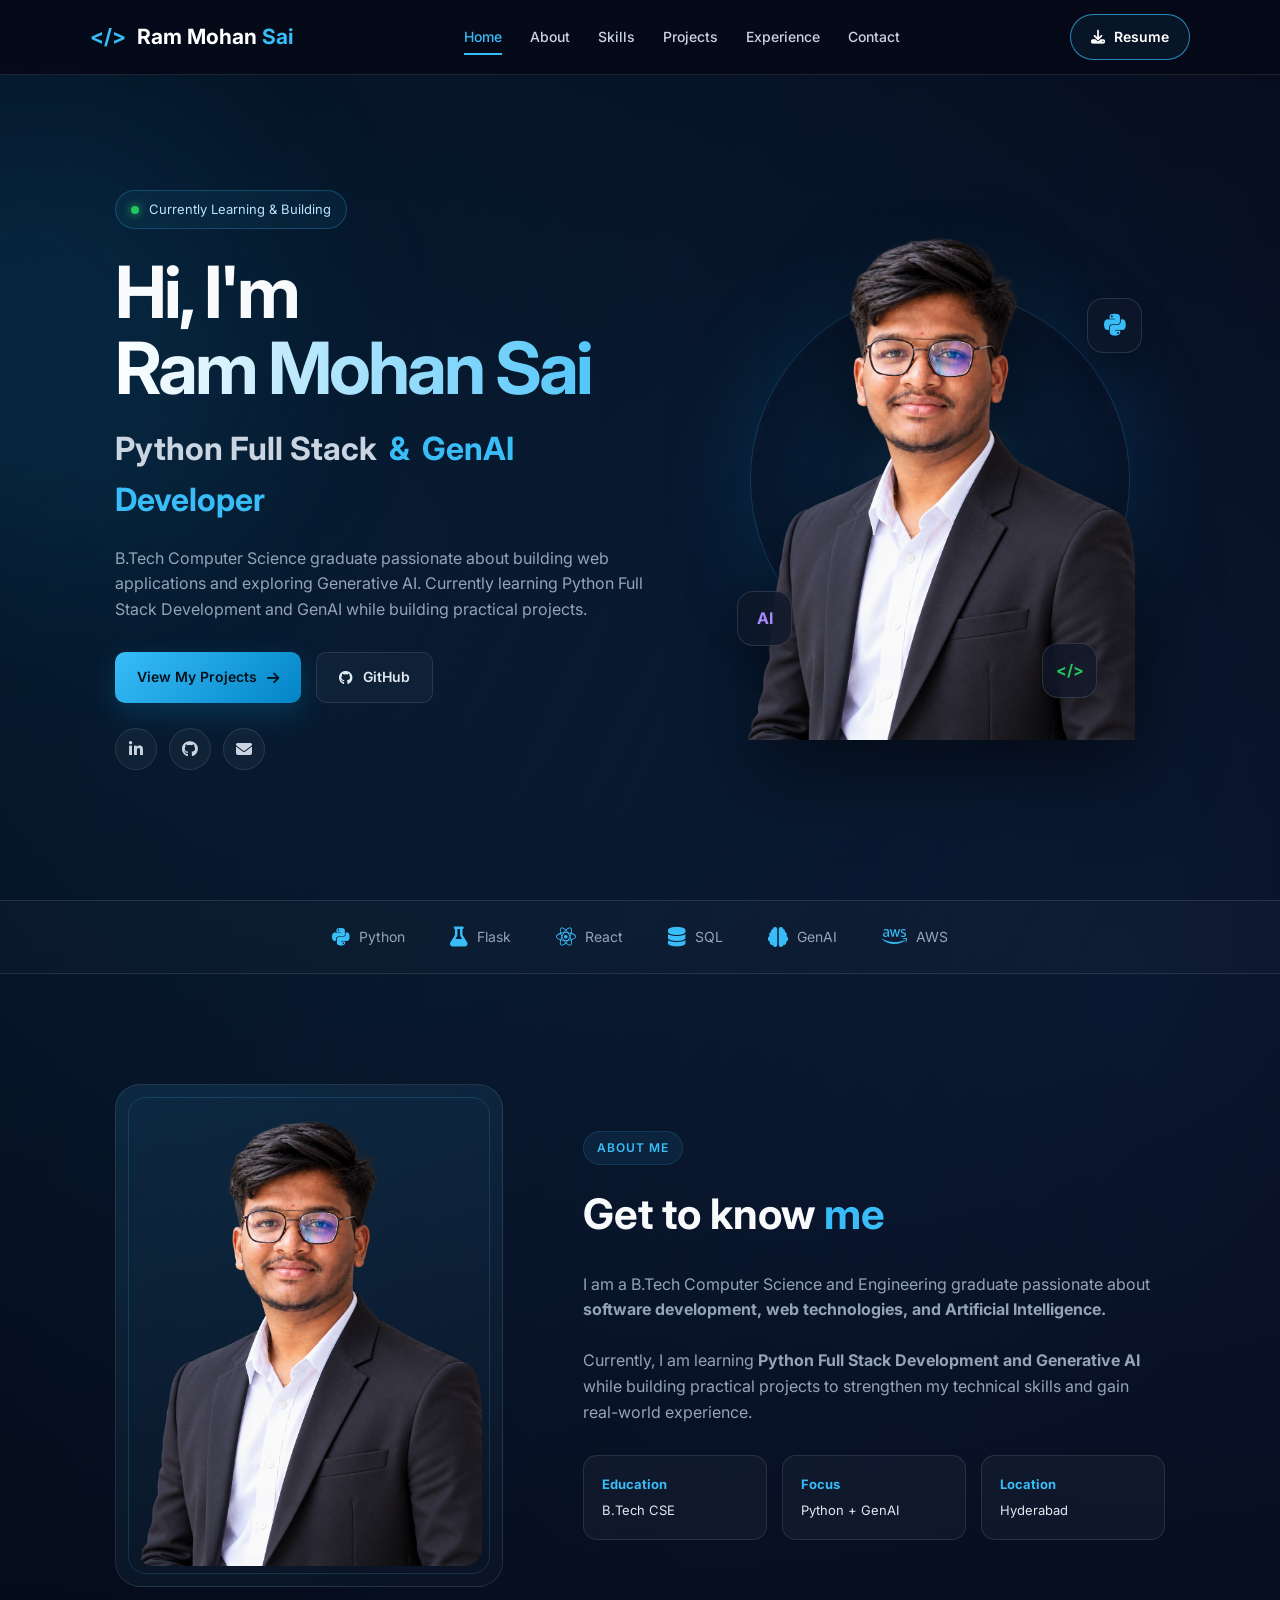
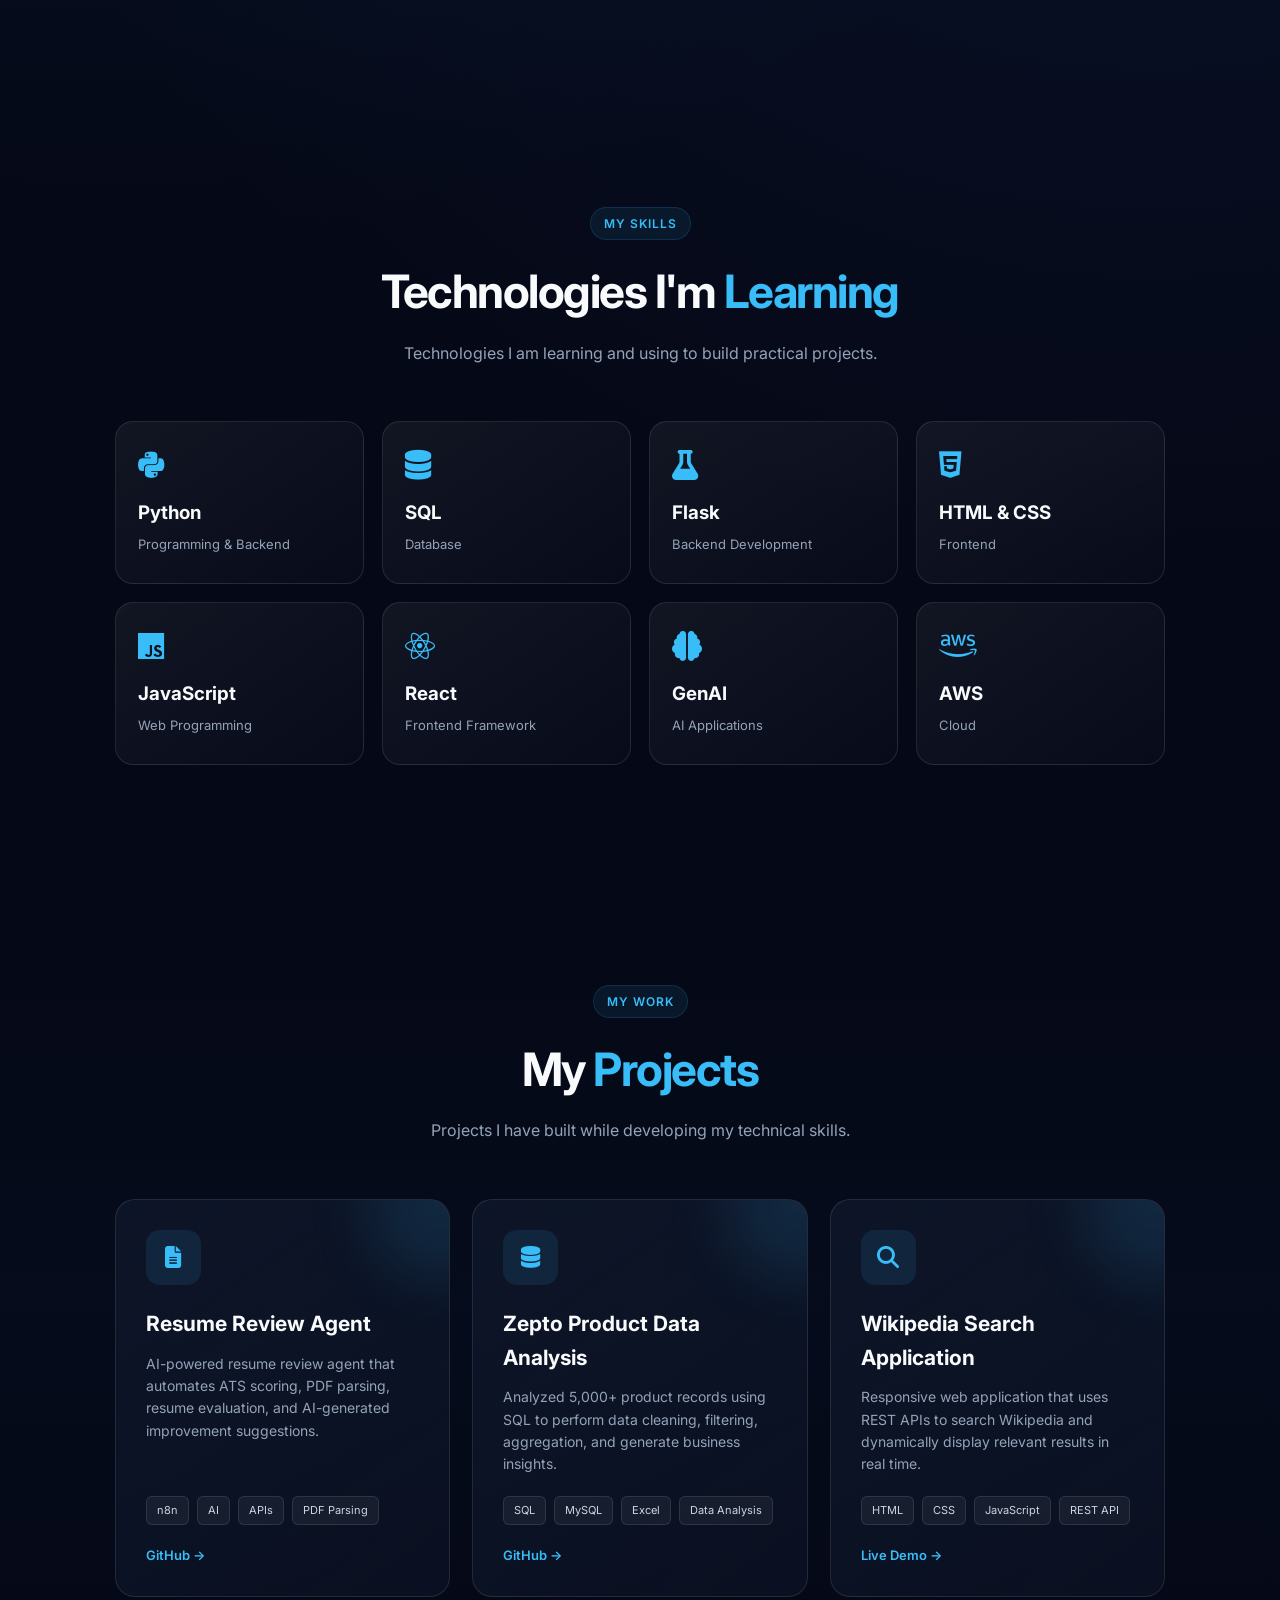
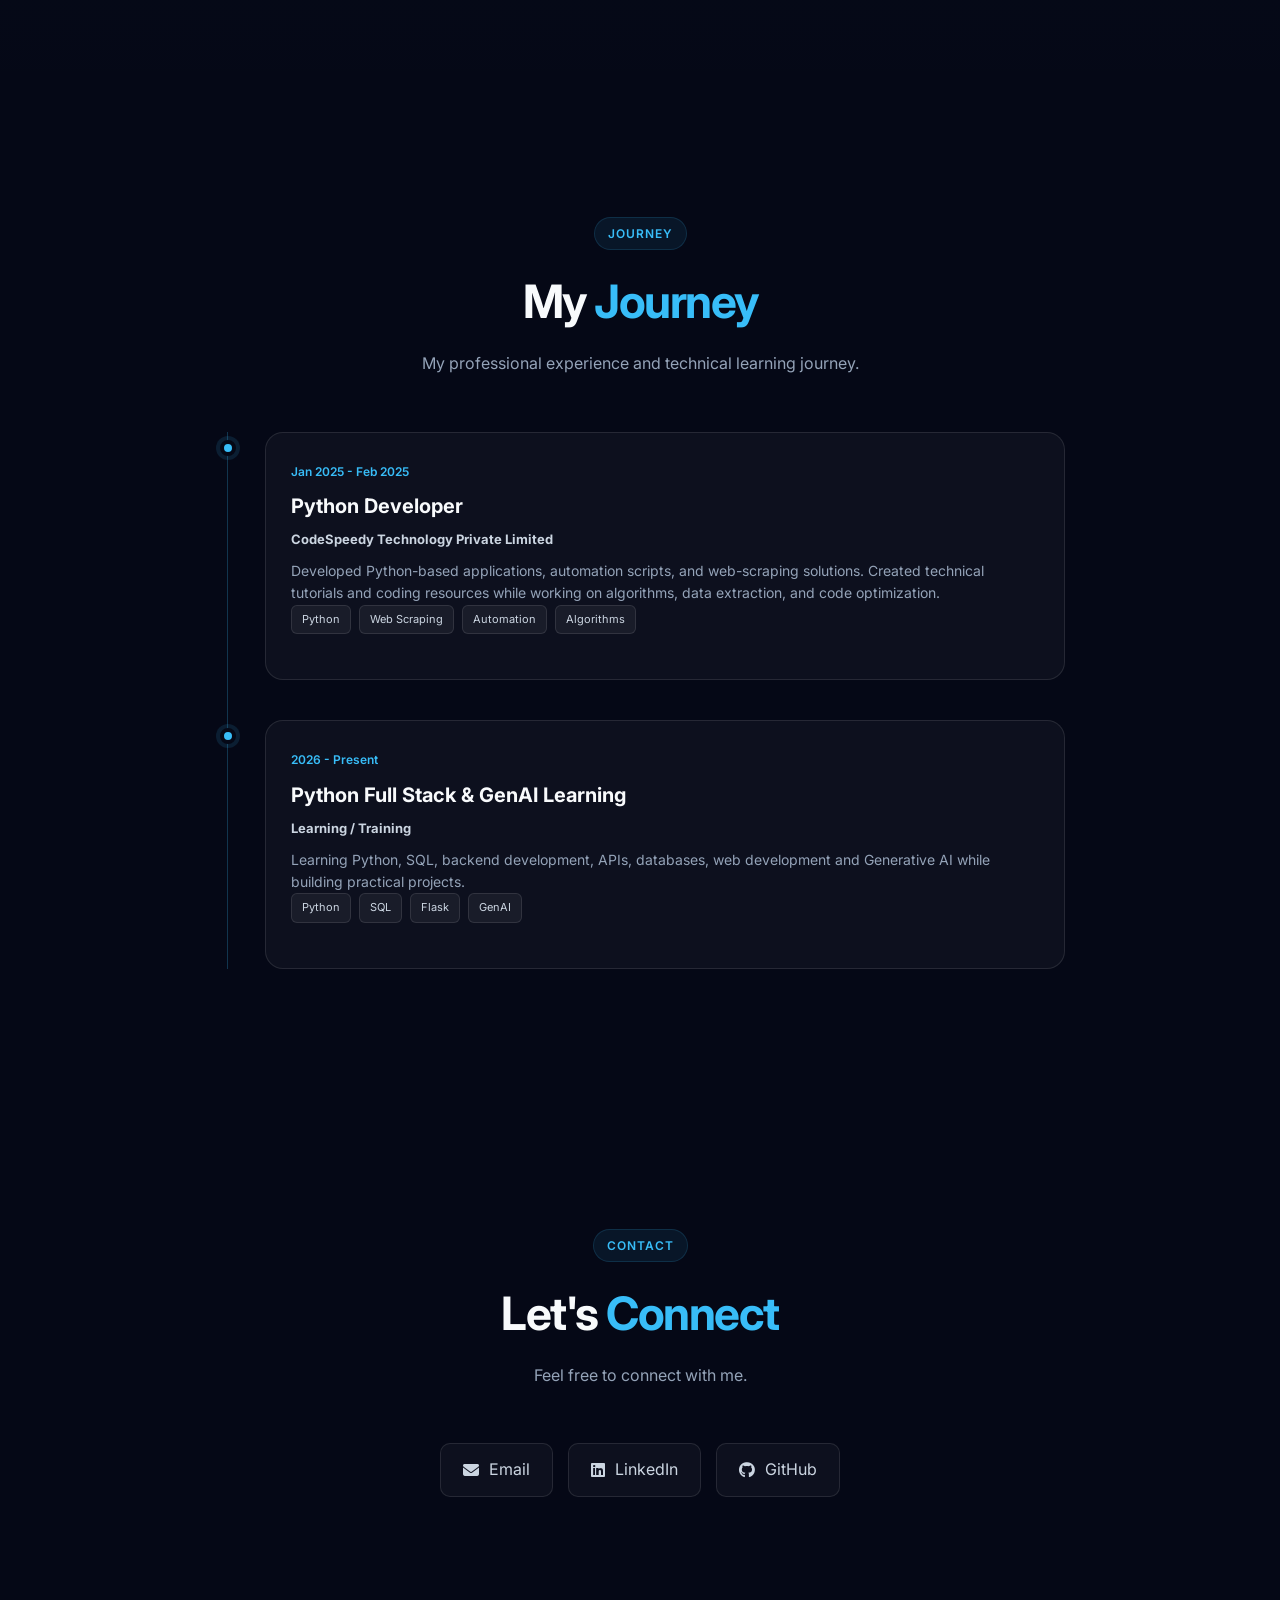
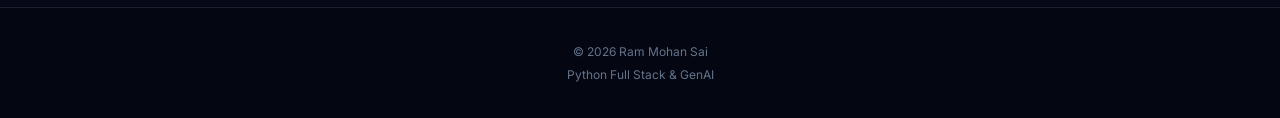
==== commit 5a5794a0: "Add files via upload" ====
--- a/index.html
+++ b/index.html
@@ -188,9 +188,7 @@
 
         <div class="blue-circle"></div>
 
-        <img src="img/d76cf182-7fdc-4c3b-9251-c1bb1bf99805.png"
-             alt="Ram Mohan Sai">
-
+                <img src="images/ram.png">
         <div class="floating python-icon">
 
             <i class="fa-brands fa-python"></i>
@@ -285,7 +283,7 @@
 
     <div class="about-image">
 
-        <img src="img/d76cf182-7fdc-4c3b-9251-c1bb1bf99805.png"
+        <img src="images/ram.png"
              alt="Ram Mohan Sai">
 
     </div>
